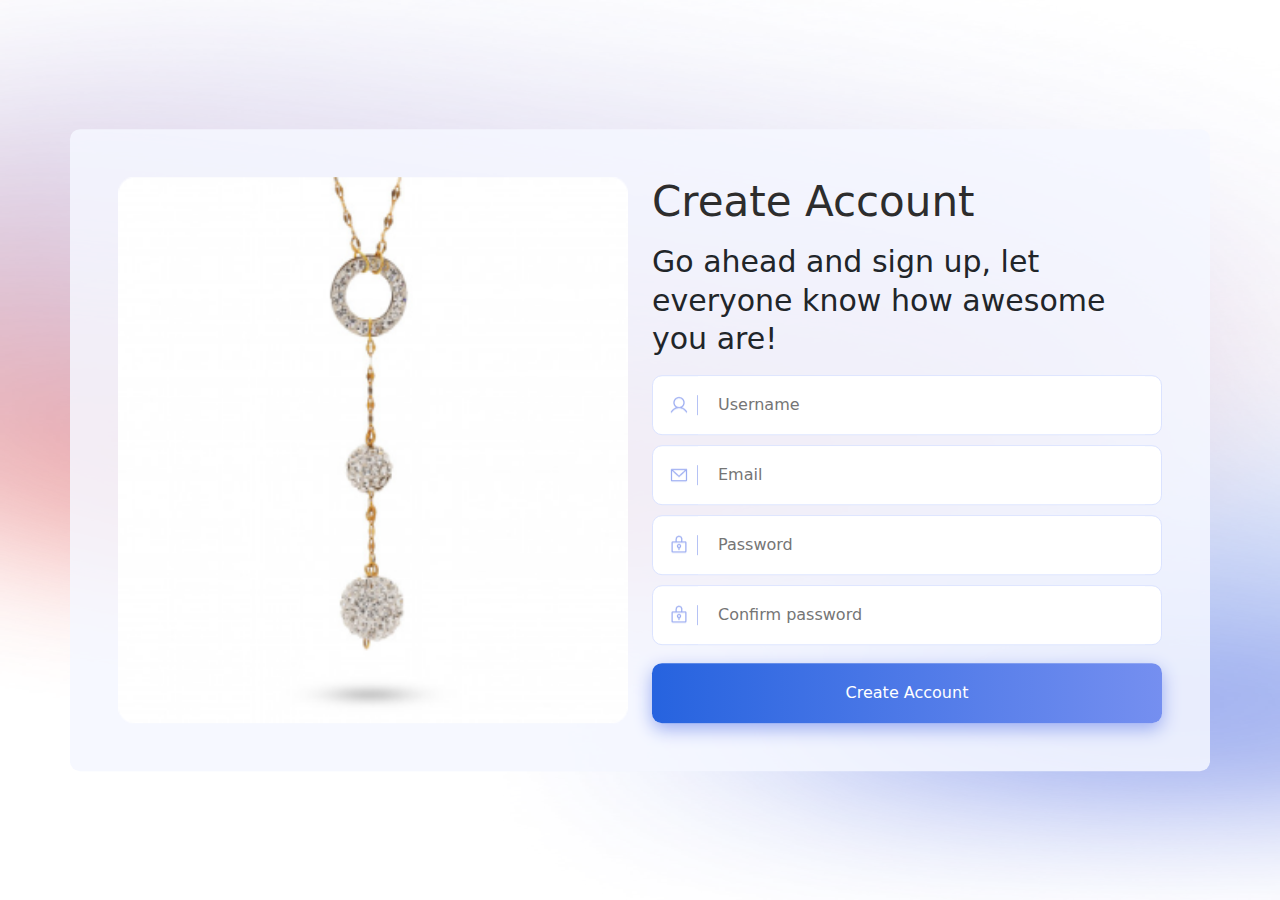
==== signup.html @ b942b339 "Version 1.0" ====
<!DOCTYPE html>
<html lang="en">
  <head>
    <meta charset="UTF-8" />
    <meta http-equiv="X-UA-Compatible" content="IE=edge" />
    <meta name="viewport" content="width=device-width, initial-scale=1.0" />
    <link rel="stylesheet" href="styles/all.min.css" />
    <link rel="stylesheet" href="styles/bootstrap.css" />
    <link rel="stylesheet" href="styles/style.css" />
    <title>Sign Up</title>
  </head>
  <body>
    <div class="bg"></div>
    <div class="main container p-5">
      <div class="row">
        <div class="col-lg-6">
          <img src="/images/2.png" alt="Chain" width="100%" height="100%" />
        </div>
        <div class="col-lg-6">
          <p class="heading heading2">Create Account</p>
          <p style="font-size: 30px; line-height: 38.4px">
            Go ahead and sign up, let everyone know how awesome you are!
          </p>
          <form onsubmit="return validation()" action="/succeed.html">
            <div class="input-container px-3">
              <div class="input-icon-container">
                <img src="images/user.png" alt="user-icon" class="pe-2" />
              </div>
              <input id="username" type="text" placeholder="Username" />
            </div>
            <p
              id="username-error"
              class="alert-danger p-2"
              style="line-height: 1.2"
            >
              * Username must be from 5 - 15 alphanumeric characters only and
              does NOT start or end with a number.
            </p>
            <div class="input-container px-3">
              <div class="input-icon-container">
                <img src="images/email.png" alt="user-icon" class="pe-2" />
              </div>
              <input id="email" type="text" placeholder="Email" />
            </div>
            <p id="email-error" class="alert-danger px-2">
              * Please enter a valid email.
            </p>
            <div class="input-container px-3">
              <div class="input-icon-container">
                <img src="images/lock.png" alt="user-icon" class="pe-2" />
              </div>
              <input id="password" type="password" placeholder="Password" />
            </div>
            <p
              id="password-error"
              class="alert-danger p-2"
              style="line-height: 1.2"
            >
              * Password must be at least 8 characters including at least one
              uppercase, one lowercase letter and one special character.
            </p>
            <div class="input-container px-3">
              <div class="input-icon-container">
                <img src="images/lock.png" alt="user-icon" class="pe-2" />
              </div>
              <input
                id="re-password"
                type="password"
                placeholder="Confirm password"
              />
            </div>
            <p id="re-password-error" class="alert-danger px-2">
              * Passwords don't match.
            </p>

            <button class="mt-2" type="submit">Create Account</button>
          </form>
        </div>
      </div>
    </div>

    <script src="js/form-validation.js"></script>
    <script src="js/popper.js"></script>
    <script src="js/bootstrap.js"></script>
  </body>
</html>
---- styles/style.css ----
.bg {
  background-image: url("/images/bg.png");
  background-size: 100vw 100vh;
  background-attachment: fixed;
  height: 100vh;
  font-style: normal;
  font-weight: 400;
  font-size: 24px;
  line-height: 160%;
  color: #1f1249;
  position: relative;
  z-index: 1;
  opacity: 60%;
}
.main {
  background: rgba(245, 247, 255, 0.85);
  border-radius: 10px;
  position: absolute;
  top: 50%;
  left: 50%;
  transform: translate(-50%, -50%);
  z-index: 2;
}
button {
  background: rgb(38, 99, 223);
  background: linear-gradient(
    90deg,
    rgba(38, 99, 223, 1) 0%,
    rgba(117, 143, 240, 1) 100%
  );
  border-radius: 10px;
  border: none;
  width: 100%;
  color: white;
  height: 60px;
  box-shadow: 0px 6px 18px 0px rgba(156, 173, 242, 1);
}
.heading {
  color: #2d2d2d;
  font-style: normal;
  font-weight: 400;
  font-size: 56px;
  line-height: 120%;
}
.heading2 {
  font-size: 42px;
}

.input-container {
  display: flex;
  background-color: white;
  border: 1px solid #dbe3ff;
  border-radius: 10px;
  margin-bottom: 10px;
  height: 60px;
}
.input-icon-container {
  display: flex;
  flex-direction: column;
  justify-content: center;
  align-items: center;
}
.input-icon-container img {
  border-right: 1px solid #b5c2f5;
}
input {
  border: none;
  outline: none;
  width: 100%;
  padding: 8px 20px;
  gap: 12px;
  color: #3b3b3b;
}
.alert-danger {
  font-size: small;
  display: none;
}
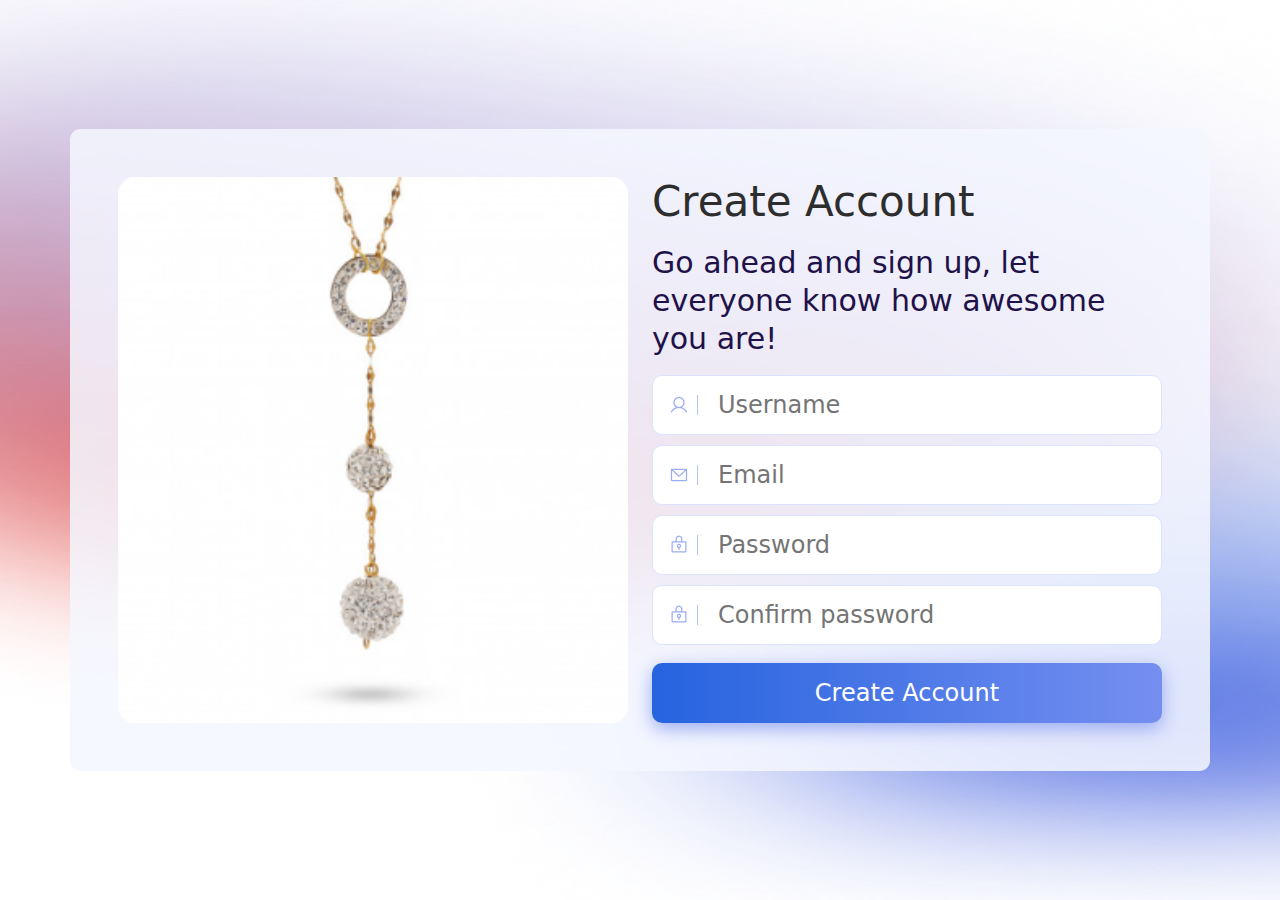
==== commit 5a328c56: "Version 1.0" ====
--- a/signup.html
+++ b/signup.html
@@ -10,21 +10,20 @@
     <title>Sign Up</title>
   </head>
   <body>
-    <div class="bg"></div>
     <div class="main container p-5">
       <div class="row">
         <div class="col-lg-6">
-          <img src="/images/2.png" alt="Chain" width="100%" height="100%" />
+          <img src="./images/2.png" alt="Chain" width="100%" height="100%" />
         </div>
         <div class="col-lg-6">
           <p class="heading heading2">Create Account</p>
           <p style="font-size: 30px; line-height: 38.4px">
             Go ahead and sign up, let everyone know how awesome you are!
           </p>
-          <form onsubmit="return validation()" action="/succeed.html">
+          <form onsubmit="return validation()" action="./succeed.html">
             <div class="input-container px-3">
               <div class="input-icon-container">
-                <img src="images/user.png" alt="user-icon" class="pe-2" />
+                <img src="./images/user.png" alt="user-icon" class="pe-2" />
               </div>
               <input id="username" type="text" placeholder="Username" />
             </div>
@@ -38,7 +37,7 @@
             </p>
             <div class="input-container px-3">
               <div class="input-icon-container">
-                <img src="images/email.png" alt="user-icon" class="pe-2" />
+                <img src="./images/email.png" alt="user-icon" class="pe-2" />
               </div>
               <input id="email" type="text" placeholder="Email" />
             </div>
@@ -47,7 +46,7 @@
             </p>
             <div class="input-container px-3">
               <div class="input-icon-container">
-                <img src="images/lock.png" alt="user-icon" class="pe-2" />
+                <img src="./images/lock.png" alt="user-icon" class="pe-2" />
               </div>
               <input id="password" type="password" placeholder="Password" />
             </div>
@@ -61,7 +60,7 @@
             </p>
             <div class="input-container px-3">
               <div class="input-icon-container">
-                <img src="images/lock.png" alt="user-icon" class="pe-2" />
+                <img src="./images/lock.png" alt="user-icon" class="pe-2" />
               </div>
               <input
                 id="re-password"
@@ -72,7 +71,6 @@
             <p id="re-password-error" class="alert-danger px-2">
               * Passwords don't match.
             </p>
-
             <button class="mt-2" type="submit">Create Account</button>
           </form>
         </div>
--- a/styles/style.css
+++ b/styles/style.css
@@ -1,24 +1,22 @@
-.bg {
+body {
   background-image: url("/images/bg.png");
   background-size: 100vw 100vh;
+  height: 100vh;
   background-attachment: fixed;
-  height: 100vh;
   font-style: normal;
   font-weight: 400;
   font-size: 24px;
   line-height: 160%;
   color: #1f1249;
-  position: relative;
-  z-index: 1;
-  opacity: 60%;
+  display: flex;
+  flex-direction: column;
+  justify-content: center;
+  align-items: center;
 }
 .main {
   background: rgba(245, 247, 255, 0.85);
   border-radius: 10px;
-  position: absolute;
-  top: 50%;
-  left: 50%;
-  transform: translate(-50%, -50%);
+  position: relative;
   z-index: 2;
 }
 button {
@@ -75,3 +73,13 @@
   font-size: small;
   display: none;
 }
+
+@media screen and (max-width: 1023px) {
+  body {
+    text-align: center;
+  }
+  .main {
+    position: absolute;
+    top: 0;
+  }
+}
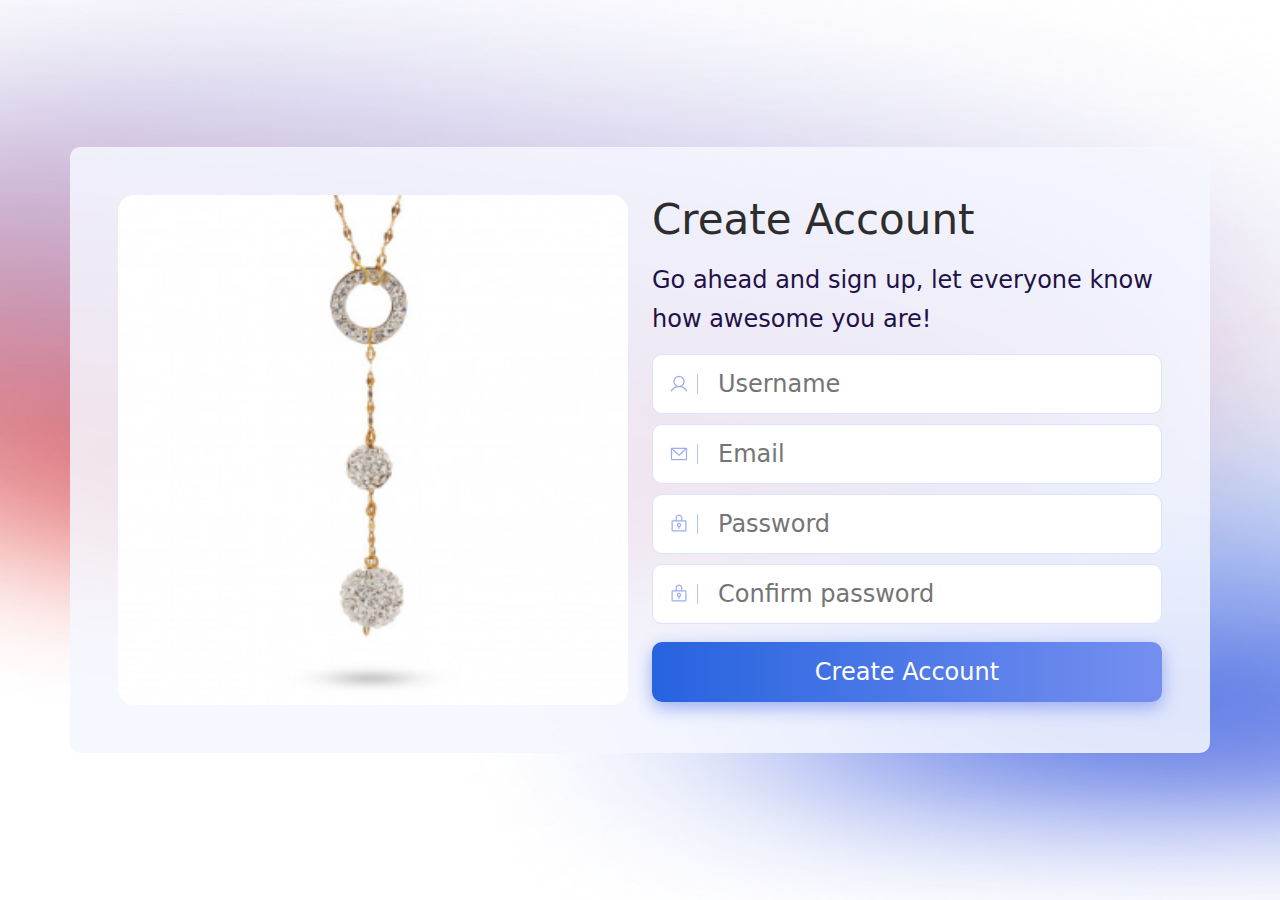
==== commit e0d6345d: "Version 1.0" ====
--- a/signup.html
+++ b/signup.html
@@ -12,18 +12,16 @@
   <body>
     <div class="main container p-5">
       <div class="row">
-        <div class="col-lg-6">
+        <div class="col-lg-6 main-img">
           <img src="./images/2.png" alt="Chain" width="100%" height="100%" />
         </div>
         <div class="col-lg-6">
           <p class="heading heading2">Create Account</p>
-          <p style="font-size: 30px; line-height: 38.4px">
-            Go ahead and sign up, let everyone know how awesome you are!
-          </p>
+          <p>Go ahead and sign up, let everyone know how awesome you are!</p>
           <form onsubmit="return validation()" action="./succeed.html">
             <div class="input-container px-3">
               <div class="input-icon-container">
-                <img src="./images/user.png" alt="user-icon" class="pe-2" />
+                <img src="./images/user.png" alt="User icon" class="pe-2" />
               </div>
               <input id="username" type="text" placeholder="Username" />
             </div>
--- a/styles/style.css
+++ b/styles/style.css
@@ -1,5 +1,5 @@
 body {
-  background-image: url("/images/bg.png");
+  background-image: url("../images/bg.png");
   background-size: 100vw 100vh;
   height: 100vh;
   background-attachment: fixed;
@@ -16,8 +16,6 @@
 .main {
   background: rgba(245, 247, 255, 0.85);
   border-radius: 10px;
-  position: relative;
-  z-index: 2;
 }
 button {
   background: rgb(38, 99, 223);
@@ -77,9 +75,19 @@
 @media screen and (max-width: 1023px) {
   body {
     text-align: center;
+    font-size: 16px;
   }
   .main {
     position: absolute;
     top: 0;
   }
+  .main-img {
+    margin-bottom: 30px;
+  }
+  .heading {
+    font-size: 42px;
+  }
+  .heading2 {
+    font-size: 32px;
+  }
 }
